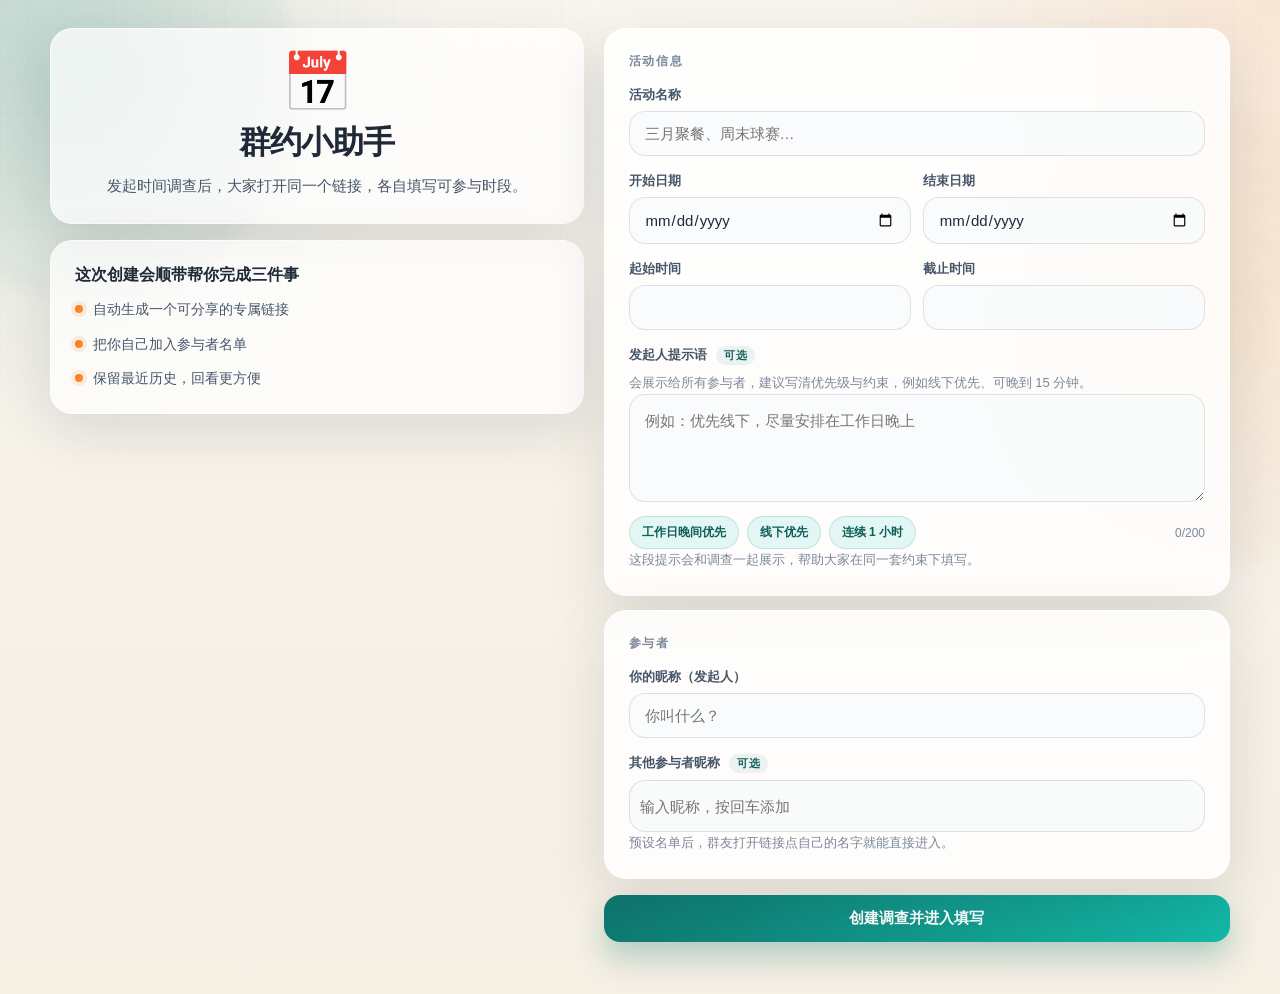
==== frontend/index.html @ 8f47c28b "工程化整理项目结构并完善表格管理能力" ====
<!DOCTYPE html>
<html lang="zh-CN">
<head>
  <meta charset="UTF-8">
  <meta name="viewport" content="width=device-width,initial-scale=1,viewport-fit=cover">
  <meta name="theme-color" content="#0f766e">
  <title>群约小助手</title>
  <link rel="stylesheet" href="/styles.css">
</head>
<body>
<div class="site-backdrop" aria-hidden="true">
  <div class="site-orb orb-a"></div>
  <div class="site-orb orb-b"></div>
  <div class="site-grid"></div>
</div>

<div id="toast"></div>

<section id="homeScreen" class="screen screen-home hidden">
  <div class="home-shell">
    <div class="hero-panel">
      <div class="hero-badge">多人时间协调</div>
      <div class="home-logo">
        <div class="home-emoji">📅</div>
        <div class="home-title">群约小助手</div>
        <div class="home-desc">把群聊里最耗时的“大家什么时候有空”变成一张清晰可协作的时间表。</div>
      </div>
      <div class="hero-metrics">
        <div class="hero-metric">
          <span class="hero-metric-value">3 态</span>
          <span class="hero-metric-label">有空 / 没空 / 未填</span>
        </div>
        <div class="hero-metric">
          <span class="hero-metric-value">实时</span>
          <span class="hero-metric-label">所有人同步更新</span>
        </div>
        <div class="hero-metric">
          <span class="hero-metric-value">AI</span>
          <span class="hero-metric-label">一键总结推荐时段</span>
        </div>
      </div>
      <button class="btn-p btn-hero" type="button" onclick="goToSetup()">立即创建调查</button>
    </div>

    <div class="home-cards">
      <button class="hc hc-primary" type="button" onclick="goToSetup()">
        <div class="hc-head">
          <div class="hc-ico">✏️</div>
          <div class="hc-tag">Start</div>
        </div>
        <div class="hc-ttl">创建新表</div>
        <div class="hc-desc">发起一个新的时间调查，自动生成分享链接，立刻发到群里开始协作。</div>
        <div class="hc-list">
          <div class="hc-item">支持自定义日期范围和时间段</div>
          <div class="hc-item">可预设参与者名单，进入更顺手</div>
          <div class="hc-item">创建后自动进入自己的填写视角</div>
        </div>
      </button>

      <button id="historyCard" class="hc hidden" type="button" onclick="goToHistory()">
        <div class="hc-head">
          <div class="hc-ico">🕐</div>
          <div class="hc-tag">Recent</div>
        </div>
        <div class="hc-ttl">最近表格</div>
        <div class="hc-desc" id="historyDesc">上次使用的表格们</div>
        <div class="hc-list hc-list-history" id="historyList"></div>
      </button>

      <button class="hc" type="button" onclick="showTutorial()">
        <div class="hc-head">
          <div class="hc-ico">📖</div>
          <div class="hc-tag">Guide</div>
        </div>
        <div class="hc-ttl">如何使用</div>
        <div class="hc-desc">2 分钟看懂三态填写、布局切换、分享协作和 AI 总结。</div>
        <div class="hc-list">
          <div class="hc-item">点一下切换状态，拖动可批量填写</div>
          <div class="hc-item">按时间或按人员两种视图切换</div>
          <div class="hc-item">打开同一链接即可多人协作</div>
        </div>
      </button>

      <details class="hc hc-log">
        <summary class="log-summary">
          <span class="hc-head">
            <span class="hc-ico">🧾</span>
            <span class="hc-tag">Updates</span>
          </span>
          <span class="hc-ttl">更新日志</span>
          <span class="hc-desc">默认折叠，展开可快速查看最近几次版本变化。</span>
        </summary>
        <div class="log-list" id="homeChangelogList"></div>
      </details>
    </div>
  </div>
</section>

<section id="historyScreen" class="screen screen-history hidden">
  <div class="history-shell">
    <div class="section-intro">
      <div class="section-icon">🕐</div>
      <div class="section-title">最近表格</div>
      <div class="section-desc">从这里快速回到你最近操作过的调查。</div>
    </div>
    <div class="card history-card">
      <div id="historyListFull" class="history-list-full"></div>
      <button class="btn-s history-back-btn" type="button" onclick="goToHome()">返回首页</button>
    </div>
  </div>
</section>

<section id="setupScreen" class="screen screen-setup">
  <div class="setup-shell">
    <div class="setup-intro">
      <div class="logo-area">
        <div class="logo-emoji">📅</div>
        <div class="logo-name">群约小助手</div>
        <div class="logo-desc">发起时间调查后，大家打开同一个链接，各自填写可参与时段。</div>
      </div>
      <div class="setup-note">
        <div class="setup-note-title">这次创建会顺带帮你完成三件事</div>
        <div class="setup-note-item">自动生成一个可分享的专属链接</div>
        <div class="setup-note-item">把你自己加入参与者名单</div>
        <div class="setup-note-item">保留最近历史，回看更方便</div>
      </div>
    </div>

    <div class="setup-form">
      <div class="card">
        <div class="card-ttl">活动信息</div>
        <div class="fg">
          <label class="fl" for="sName">活动名称</label>
          <input class="fi" type="text" id="sName" placeholder="三月聚餐、周末球赛…" maxlength="20">
        </div>
        <div class="fi-row">
          <div class="fg">
            <label class="fl" for="sDateS">开始日期</label>
            <input class="fi" type="date" id="sDateS">
          </div>
          <div class="fg">
            <label class="fl" for="sDateE">结束日期</label>
            <input class="fi" type="date" id="sDateE">
          </div>
        </div>
        <div class="fi-row">
          <div class="fg">
            <label class="fl" for="sHourS">起始时间</label>
            <select class="fi" id="sHourS"></select>
          </div>
          <div class="fg">
            <label class="fl" for="sHourE">截止时间</label>
            <select class="fi" id="sHourE"></select>
          </div>
        </div>
        <div class="fg">
          <label class="fl" for="sPrompt">发起人提示语 <span class="field-optional">可选</span></label>
          <div class="prompt-helper">会展示给所有参与者，建议写清优先级与约束，例如线下优先、可晚到 15 分钟。</div>
          <textarea class="fi prompt-input" id="sPrompt" maxlength="200" placeholder="例如：优先线下，尽量安排在工作日晚上"></textarea>
          <div class="prompt-tools">
            <div class="prompt-quick">
              <button class="prompt-chip" type="button" onclick="fillPromptTemplate('工作日晚间优先，线下参加优先。')">工作日晚间优先</button>
              <button class="prompt-chip" type="button" onclick="fillPromptTemplate('优先线下，无法到场可线上参与。')">线下优先</button>
              <button class="prompt-chip" type="button" onclick="fillPromptTemplate('请尽量选择连续 1 小时时段，方便安排。')">连续 1 小时</button>
            </div>
            <div class="prompt-count" id="sPromptCount">0/200</div>
          </div>
          <div class="tag-hint">这段提示会和调查一起展示，帮助大家在同一套约束下填写。</div>
        </div>
      </div>

      <div class="card">
        <div class="card-ttl">参与者</div>
        <div class="fg">
          <label class="fl" for="sMyName">你的昵称（发起人）</label>
          <input class="fi" type="text" id="sMyName" placeholder="你叫什么？" maxlength="10">
        </div>
        <div class="fg">
          <label class="fl" for="tagInp">其他参与者昵称 <span class="field-optional">可选</span></label>
          <div class="tag-wrap" id="tagWrap" onclick="focusTagInput(event)">
            <input type="text" class="tag-inp" id="tagInp" placeholder="输入昵称，按回车添加" maxlength="10">
          </div>
          <div class="tag-hint">预设名单后，群友打开链接点自己的名字就能直接进入。</div>
        </div>
      </div>

      <button class="btn-p create-btn" id="createBtn" type="button" onclick="createSession()">创建调查并进入填写</button>
    </div>
  </div>
</section>

<section id="joinScreen" class="screen screen-join hidden">
  <div class="join-shell">
    <div class="join-intro">
      <div class="ev-card">
        <div class="ev-emoji">🗓️</div>
        <div class="ev-name" id="jEvName"></div>
        <div class="ev-meta" id="jEvMeta"></div>
      </div>
      <div class="join-tip-card">
        <div class="join-tip-title">进入前提示</div>
        <div class="join-tip-item">选自己的名字后即可开始填写</div>
        <div class="join-tip-item">同一份表格支持多人同时操作</div>
        <div class="join-tip-item">也可以仅查看，不修改任何数据</div>
      </div>
    </div>

    <div class="card join-card">
      <div id="jPromptCard" class="prompt-card hidden">
        <div class="prompt-title">📌 发起人提示</div>
        <div class="prompt-body" id="jPromptText"></div>
      </div>
      <div id="jResumeArea" class="hidden">
        <div class="resume-box">
          <div>
            <div class="rb-lbl">上次在此设备填写的是</div>
            <div class="rb-name" id="jResumeName"></div>
          </div>
          <button class="rb-btn" type="button" onclick="resumeSession()">继续填写</button>
        </div>
        <div class="or-sep">不是你也没关系，可以重新选择或输入昵称</div>
      </div>
      <div id="jChipsArea" class="hidden">
        <div class="fl chips-label">选择你的名字</div>
        <div class="chips-wrap" id="jChips"></div>
        <div class="or-sep" id="jOrSep">或者直接输入昵称</div>
      </div>
      <div class="fg">
        <label class="fl" id="jNameLabel" for="jName">你叫什么？</label>
        <input class="fi" type="text" id="jName" placeholder="输入你的昵称" maxlength="10">
      </div>
      <button class="btn-p" type="button" onclick="joinSession()">进入填写</button>
      <button class="btn-s" type="button" onclick="viewOnly()">仅查看结果</button>
    </div>
  </div>
</section>

<section id="mainScreen" class="screen screen-main hidden">
  <div class="app-hdr">
    <div class="hdr-inner">
      <div class="hdr-info">
        <div class="hdr-title" id="mTitle"></div>
        <div class="hdr-sub" id="mSub"></div>
      </div>
      <div class="hdr-actions">
        <button class="hdr-btn-alt" type="button" onclick="goToHome()">回首页</button>
        <button class="hdr-btn-alt" type="button" onclick="switchUser()">换人</button>
        <button class="hdr-btn-alt hidden" id="leaveSessionBtn" type="button" onclick="leaveCurrentSession()">退出此表</button>
        <button class="hdr-btn-alt hidden" id="manageBtn" type="button" onclick="openManageSession()">管理表格</button>
        <button class="hdr-btn-alt hidden" id="deleteSessionBtn" type="button" onclick="deleteCurrentSession()">删除整表</button>
        <button class="hdr-btn-share" type="button" onclick="openShare()">分享链接</button>
      </div>
    </div>
  </div>

  <div class="main-shell">
    <div class="stats-strip" id="statsStrip"></div>

    <div class="toolbar">
      <span class="toolbar-label">布局</span>
      <button class="tb-btn active" id="btnTR" type="button" onclick="setLayout('tr')">时间为行</button>
      <button class="tb-btn" id="btnPR" type="button" onclick="setLayout('pr')">人员为行</button>
      <div class="tb-sep"></div>
      <button class="tb-btn" id="btnCollapse" type="button" onclick="toggleCollapse()">展开他人</button>
      <div class="tb-sep"></div>
      <button class="tb-btn tb-btn-ghost" id="btnAISummary" type="button" onclick="openAISummary()">AI 总结</button>
      <div class="legend">
        <span class="lg-item"><span class="lg-box empty"></span>未填</span>
        <span class="lg-item"><span class="lg-box avail"></span>有空</span>
        <span class="lg-item"><span class="lg-box busy">✕</span>没空</span>
      </div>
    </div>

    <div class="tip hidden" id="tipBox"></div>

    <div id="mPromptCard" class="card prompt-card hidden">
      <div class="prompt-title">📌 发起人提示</div>
      <div class="prompt-body" id="mPromptText"></div>
    </div>

    <div id="gridContent" class="grid-content"></div>

    <div id="remarkCard" class="card remark-card hidden">
      <div class="card-ttl">个人备注</div>
      <div class="fg">
        <label class="fl" for="myRemark">补充说明，例如只能线上参加、某天会晚到</label>
        <textarea id="myRemark" class="fi remark-input" maxlength="200" placeholder="输入你的备注，AI 总结也会参考"></textarea>
        <div class="remark-meta">
          <span id="remarkSaveHint">自动保存</span>
          <span id="remarkCount">0/200</span>
        </div>
      </div>
    </div>

    <div class="pb"></div>
  </div>
</section>

<div class="tutorial-overlay" id="tutorialOverlay">
  <div class="tutorial-box">
    <div class="tutorial-step" id="tutStep">1️⃣</div>
    <div class="tutorial-title" id="tutTitle"></div>
    <div class="tutorial-desc" id="tutDesc"></div>
    <div class="tutorial-btns">
      <button class="tutorial-btn tutorial-btn-skip" type="button" onclick="skipTutorial()">跳过</button>
      <button class="tutorial-btn tutorial-btn-next" type="button" id="tutBtn">下一步</button>
    </div>
  </div>
</div>

<div class="ai-summary-overlay" id="aiSummaryOverlay" onclick="overlayBgAI(event)">
  <div class="ai-sheet">
    <div class="ai-bar"></div>
    <div class="ai-title">AI 智能总结</div>
    <div class="ai-content" id="aiContent">
      <div class="ai-loading">生成中</div>
    </div>
    <button class="btn-p ai-close-btn" type="button" onclick="closeAISummary()">关闭</button>
  </div>
</div>

<div class="overlay" id="shareOverlay" onclick="overlayBg(event)">
  <div class="sheet">
    <div class="sh-bar"></div>
    <div class="sh-title">分享链接给群友</div>
    <div class="sh-url" id="shUrl"></div>
    <div class="sh-note">
      每个人打开这个链接，选自己的名字，各自填写时段。<br>
      数据会自动保存，所有人都能实时看到最新结果。<br>
      <span id="shPeopleStat"></span>
    </div>
    <button class="btn-p" type="button" onclick="copyUrl()">复制链接</button>
    <button class="btn-s" type="button" onclick="closeShare()">关闭</button>
  </div>
</div>

<div class="overlay" id="manageOverlay" onclick="overlayBgManage(event)">
  <div class="sheet manage-sheet">
    <div class="sh-bar"></div>
    <div class="sh-title">管理表格</div>
    <div class="manage-grid">
      <div class="fg">
        <label class="fl" for="manageName">活动名称</label>
        <input class="fi" type="text" id="manageName" maxlength="20">
      </div>
      <div class="fi-row">
        <div class="fg">
          <label class="fl" for="manageDateS">开始日期</label>
          <input class="fi" type="date" id="manageDateS">
        </div>
        <div class="fg">
          <label class="fl" for="manageDateE">结束日期</label>
          <input class="fi" type="date" id="manageDateE">
        </div>
      </div>
      <div class="fi-row">
        <div class="fg">
          <label class="fl" for="manageHourS">起始时间</label>
          <select class="fi" id="manageHourS"></select>
        </div>
        <div class="fg">
          <label class="fl" for="manageHourE">截止时间</label>
          <select class="fi" id="manageHourE"></select>
        </div>
      </div>
      <div class="fg">
        <label class="fl" for="managePrompt">发起人提示语</label>
        <textarea class="fi prompt-input" id="managePrompt" maxlength="200"></textarea>
        <div class="prompt-tools">
          <div class="tag-hint">修改后会同步给所有参与者。</div>
          <div class="prompt-count" id="managePromptCount">0/200</div>
        </div>
      </div>
      <div class="fg">
        <label class="fl" for="manageExpectedNames">预设参与者</label>
        <textarea class="fi manage-list-input" id="manageExpectedNames" placeholder="一行一个昵称，也支持用逗号分隔"></textarea>
      </div>
      <div class="fg">
        <div class="manage-participants-head">
          <label class="fl">当前参与者名单</label>
          <button class="btn-s manage-add-btn" type="button" onclick="addManageParticipant()">新增参与者</button>
        </div>
        <div class="manage-participants-list" id="manageParticipantsList"></div>
        <div class="tag-hint">这里不会改动他们已填写的时间和备注，只会改名单本身。</div>
      </div>
    </div>
    <button class="btn-p" type="button" onclick="saveManagedSession()">保存修改</button>
    <button class="btn-s" type="button" onclick="closeManageSession()">关闭</button>
  </div>
</div>

<script type="module" src="/static/js/app.js"></script>
</body>
</html>
---- styles.css ----
﻿:root {
  --brand: #0f766e;
  --brand-deep: #115e59;
  --brand-soft: #dff5f2;
  --accent: #f97316;
  --accent-soft: #fff1e7;
  --danger: #dc2626;
  --danger-soft: #fee2e2;
  --bg: #f7f4ed;
  --bg-strong: #f1ece1;
  --card: rgba(255, 255, 255, 0.84);
  --card-solid: #fffdf8;
  --line: rgba(30, 41, 59, 0.12);
  --line-strong: rgba(30, 41, 59, 0.18);
  --text: #1f2937;
  --text-soft: #475569;
  --text-faint: #7c8799;
  --shadow: 0 18px 60px rgba(15, 23, 42, 0.12);
  --shadow-soft: 0 10px 28px rgba(15, 23, 42, 0.08);
  --radius: 22px;
  --radius-sm: 16px;
  --max-width: 1180px;
}

*, *::before, *::after {
  box-sizing: border-box;
  margin: 0;
  padding: 0;
  -webkit-tap-highlight-color: transparent;
}

html {
  scroll-behavior: smooth;
}

body {
  min-height: 100vh;
  font-family: "Avenir Next", "Segoe UI", "PingFang SC", "Hiragino Sans GB", "Microsoft YaHei", sans-serif;
  color: var(--text);
  background:
    radial-gradient(circle at top left, rgba(15, 118, 110, 0.14), transparent 28%),
    radial-gradient(circle at top right, rgba(249, 115, 22, 0.12), transparent 24%),
    linear-gradient(180deg, #f9f6ef 0%, #f5efe4 100%);
}

button,
input,
select,
textarea {
  font: inherit;
}

button {
  border: none;
}

.hidden {
  display: none !important;
}

.site-backdrop {
  position: fixed;
  inset: 0;
  pointer-events: none;
  overflow: hidden;
  z-index: 0;
}

.site-orb {
  position: absolute;
  border-radius: 50%;
  filter: blur(10px);
  opacity: 0.65;
}

.orb-a {
  width: 420px;
  height: 420px;
  top: -120px;
  left: -120px;
  background: radial-gradient(circle, rgba(15, 118, 110, 0.22), rgba(15, 118, 110, 0));
}

.orb-b {
  width: 460px;
  height: 460px;
  right: -160px;
  top: 12%;
  background: radial-gradient(circle, rgba(249, 115, 22, 0.16), rgba(249, 115, 22, 0));
}

.site-grid {
  position: absolute;
  inset: 0;
  background-image:
    linear-gradient(rgba(15, 23, 42, 0.028) 1px, transparent 1px),
    linear-gradient(90deg, rgba(15, 23, 42, 0.028) 1px, transparent 1px);
  background-size: 28px 28px;
  mask-image: linear-gradient(180deg, rgba(0, 0, 0, 0.45), transparent 80%);
}

.screen {
  position: relative;
  z-index: 1;
  min-height: 100vh;
  padding: 28px 16px 52px;
}

.screen-home,
.screen-history,
.screen-setup,
.screen-join {
  display: flex;
  align-items: center;
  justify-content: center;
}

.screen-main {
  padding: 0 0 40px;
}

.home-shell,
.history-shell,
.setup-shell,
.join-shell,
.main-shell,
.hdr-inner {
  width: min(var(--max-width), calc(100vw - 32px));
  margin: 0 auto;
}

.home-shell {
  display: grid;
  grid-template-columns: minmax(280px, 1.05fr) minmax(320px, 0.95fr);
  gap: 22px;
  align-items: stretch;
}

.hero-panel,
.hc,
.card,
.join-tip-card,
.stats-strip,
.toolbar,
.g-card,
.sheet,
.ai-sheet,
.tutorial-box {
  backdrop-filter: blur(20px);
  -webkit-backdrop-filter: blur(20px);
}

.hero-panel,
.hc,
.card,
.join-tip-card {
  background: var(--card);
  border: 1px solid rgba(255, 255, 255, 0.6);
  border-radius: var(--radius);
  box-shadow: var(--shadow);
}

.hero-panel {
  padding: 30px;
  display: flex;
  flex-direction: column;
  justify-content: space-between;
  min-height: 540px;
  background:
    linear-gradient(160deg, rgba(255, 255, 255, 0.9), rgba(245, 255, 252, 0.8)),
    radial-gradient(circle at top right, rgba(15, 118, 110, 0.12), transparent 36%);
}

.hero-badge,
.hc-tag,
.field-optional,
.toolbar-label {
  display: inline-flex;
  align-items: center;
  justify-content: center;
  border-radius: 999px;
  letter-spacing: 0.04em;
}

.hero-badge {
  width: fit-content;
  padding: 8px 14px;
  background: rgba(15, 118, 110, 0.12);
  color: var(--brand-deep);
  font-size: 12px;
  font-weight: 800;
}

.home-logo {
  padding: 18px 0 8px;
}

.home-emoji,
.logo-emoji,
.section-icon,
.ev-emoji {
  line-height: 1;
}

.home-emoji {
  font-size: clamp(56px, 6vw, 72px);
}

.home-title,
.logo-name,
.section-title,
.ev-name {
  font-weight: 900;
  letter-spacing: -0.03em;
}

.home-title {
  margin-top: 14px;
  font-size: clamp(34px, 5vw, 52px);
}

.home-desc {
  max-width: 34ch;
  margin-top: 12px;
  color: var(--text-soft);
  font-size: 16px;
  line-height: 1.75;
}

.hero-metrics {
  display: grid;
  grid-template-columns: repeat(3, minmax(0, 1fr));
  gap: 12px;
  margin: 26px 0 20px;
}

.hero-metric {
  padding: 14px 16px;
  border-radius: 18px;
  background: rgba(255, 255, 255, 0.72);
  border: 1px solid rgba(15, 23, 42, 0.08);
  box-shadow: var(--shadow-soft);
}

.hero-metric-value {
  display: block;
  color: var(--brand-deep);
  font-size: 22px;
  font-weight: 900;
}

.hero-metric-label {
  display: block;
  margin-top: 4px;
  color: var(--text-soft);
  font-size: 12px;
  line-height: 1.5;
}

.home-cards {
  display: grid;
  gap: 16px;
}

.hc {
  padding: 22px;
  text-align: left;
  cursor: pointer;
  transition: transform 0.22s ease, box-shadow 0.22s ease, border-color 0.22s ease;
}

.hc:hover,
.hc:focus-visible {
  transform: translateY(-3px);
  box-shadow: 0 22px 54px rgba(15, 23, 42, 0.16);
  border-color: rgba(15, 118, 110, 0.32);
}

.hc-primary {
  background:
    linear-gradient(150deg, rgba(255, 255, 255, 0.94), rgba(231, 249, 246, 0.92)),
    radial-gradient(circle at top right, rgba(15, 118, 110, 0.12), transparent 40%);
}

.hc-head {
  display: flex;
  align-items: center;
  justify-content: space-between;
  margin-bottom: 12px;
}

.hc-ico {
  font-size: 30px;
}

.hc-tag {
  min-width: 76px;
  padding: 6px 12px;
  background: rgba(15, 118, 110, 0.1);
  color: var(--brand-deep);
  font-size: 11px;
  font-weight: 800;
}

.hc-ttl {
  font-size: 20px;
  font-weight: 800;
}

.hc-desc {
  margin-top: 8px;
  color: var(--text-soft);
  font-size: 14px;
  line-height: 1.7;
}

.hc-list {
  display: grid;
  gap: 6px;
  margin-top: 14px;
}

.hc-list-history {
  margin-top: 12px;
}

.hc-item {
  display: flex;
  align-items: center;
  gap: 8px;
  color: var(--text);
  font-size: 13px;
  line-height: 1.5;
}

.hc-item::before,
.setup-note-item::before,
.join-tip-item::before {
  content: "";
  width: 8px;
  height: 8px;
  flex-shrink: 0;
  border-radius: 50%;
  background: linear-gradient(135deg, var(--accent), #fb923c);
  box-shadow: 0 0 0 4px rgba(249, 115, 22, 0.12);
}

.history-mini-item,
.history-entry {
  display: flex;
  align-items: center;
  justify-content: space-between;
  gap: 12px;
  width: 100%;
  padding: 12px 14px;
  border-radius: 16px;
  border: 1px solid rgba(15, 23, 42, 0.08);
  background: rgba(255, 255, 255, 0.74);
  color: var(--text);
  cursor: pointer;
  transition: background 0.2s ease, transform 0.2s ease;
}

.history-mini-item:hover,
.history-entry:hover,
.history-mini-item:focus-visible,
.history-entry:focus-visible {
  background: rgba(223, 245, 242, 0.8);
  transform: translateX(2px);
}

.history-mini-item::after,
.history-entry::after {
  content: "→";
  color: var(--brand-deep);
  font-weight: 800;
}

.history-shell {
  max-width: 560px;
}

.section-intro,
.logo-area,
.ev-card {
  text-align: center;
}

.section-intro {
  margin-bottom: 20px;
}

.section-icon {
  font-size: 44px;
}

.section-title {
  margin-top: 12px;
  font-size: 30px;
}

.section-desc {
  margin-top: 8px;
  color: var(--text-soft);
  font-size: 14px;
  line-height: 1.7;
}

.history-card {
  max-width: none;
}

.history-list-full {
  display: grid;
  gap: 12px;
}

.history-entry-copy {
  flex: 1;
}

.history-entry-title {
  display: block;
  font-size: 15px;
  font-weight: 800;
}

.history-entry-meta {
  display: block;
  margin-top: 4px;
  color: var(--text-faint);
  font-size: 12px;
}

.history-back-btn {
  margin-top: 16px;
}

.setup-shell,
.join-shell {
  display: grid;
  grid-template-columns: minmax(280px, 0.92fr) minmax(320px, 1.08fr);
  gap: 20px;
  align-items: start;
}

.setup-intro,
.join-intro {
  position: sticky;
  top: 28px;
  display: grid;
  gap: 16px;
}

.logo-area,
.setup-note,
.join-tip-card,
.ev-card {
  padding: 24px;
  background: rgba(255, 255, 255, 0.72);
  border: 1px solid rgba(255, 255, 255, 0.6);
  border-radius: var(--radius);
  box-shadow: var(--shadow);
}

.logo-emoji {
  font-size: 58px;
}

.logo-name {
  margin-top: 10px;
  font-size: 32px;
}

.logo-desc,
.ev-meta {
  margin-top: 8px;
  color: var(--text-soft);
  font-size: 15px;
  line-height: 1.75;
}

.setup-note-title,
.join-tip-title {
  font-size: 16px;
  font-weight: 800;
}

.setup-note {
  display: grid;
  gap: 12px;
}

.setup-note-item,
.join-tip-item {
  display: flex;
  align-items: center;
  gap: 10px;
  color: var(--text-soft);
  font-size: 14px;
  line-height: 1.6;
}

.setup-form,
.join-card {
  display: grid;
  gap: 14px;
}

.card {
  width: 100%;
  max-width: none;
  padding: 24px;
}

.card-ttl {
  margin-bottom: 16px;
  color: var(--text-faint);
  font-size: 12px;
  font-weight: 800;
  letter-spacing: 0.14em;
  text-transform: uppercase;
}

.fg {
  margin-bottom: 16px;
}

.fg:last-child {
  margin-bottom: 0;
}

.fl {
  display: block;
  margin-bottom: 7px;
  color: var(--text-soft);
  font-size: 13px;
  font-weight: 700;
}

.field-optional {
  margin-left: 6px;
  padding: 2px 8px;
  background: rgba(15, 118, 110, 0.08);
  color: var(--brand-deep);
  font-size: 11px;
  font-weight: 700;
}

.fi,
.tag-wrap {
  width: 100%;
  border-radius: 16px;
  border: 1px solid var(--line);
  background: rgba(248, 250, 252, 0.78);
  transition: border-color 0.2s ease, box-shadow 0.2s ease, background 0.2s ease;
}

.fi {
  padding: 13px 15px;
  color: var(--text);
  font-size: 15px;
  outline: none;
  -webkit-appearance: none;
  appearance: none;
}

.fi:focus,
.tag-wrap.focused {
  border-color: rgba(15, 118, 110, 0.46);
  background: rgba(255, 255, 255, 0.96);
  box-shadow: 0 0 0 4px rgba(15, 118, 110, 0.12);
}

.prompt-input,
.remark-input {
  min-height: 108px;
  resize: vertical;
  line-height: 1.7;
}

.prompt-helper,
.tag-hint,
.prompt-count,
.or-sep,
.resume-box .rb-lbl,
.remark-meta,
.sh-note,
.prompt-body,
.prompt-title {
  color: var(--text-faint);
}

.prompt-helper,
.tag-hint,
.or-sep,
.sh-note {
  font-size: 13px;
  line-height: 1.7;
}

.prompt-tools {
  display: flex;
  align-items: center;
  justify-content: space-between;
  gap: 12px;
  margin-top: 10px;
}

.prompt-quick {
  display: flex;
  flex-wrap: wrap;
  gap: 8px;
}

.prompt-chip {
  padding: 7px 12px;
  border-radius: 999px;
  border: 1px solid rgba(15, 118, 110, 0.16);
  background: rgba(223, 245, 242, 0.9);
  color: var(--brand-deep);
  cursor: pointer;
  font-size: 12px;
  font-weight: 700;
}

.prompt-chip:hover,
.prompt-chip:focus-visible {
  background: rgba(223, 245, 242, 1);
}

.prompt-count {
  font-size: 12px;
  white-space: nowrap;
}

.fi-row {
  display: grid;
  grid-template-columns: repeat(2, minmax(0, 1fr));
  gap: 12px;
}

.tag-wrap {
  display: flex;
  flex-wrap: wrap;
  gap: 8px;
  min-height: 52px;
  padding: 9px 10px;
  cursor: text;
}

.tag {
  display: inline-flex;
  align-items: center;
  gap: 5px;
  padding: 6px 7px 6px 11px;
  border-radius: 999px;
  background: var(--brand-soft);
  color: var(--brand-deep);
  font-size: 13px;
  font-weight: 700;
}

.tag-x {
  padding: 0 3px;
  background: none;
  color: var(--brand-deep);
  cursor: pointer;
  font-size: 15px;
  font-weight: 900;
}

.tag-inp {
  min-width: 84px;
  flex: 1;
  border: none;
  background: transparent;
  color: var(--text);
  outline: none;
  font-size: 15px;
}

.btn-p,
.btn-s,
.hdr-btn-alt,
.hdr-btn-share,
.rb-btn,
.tb-btn,
.tutorial-btn {
  transition: transform 0.2s ease, opacity 0.2s ease, box-shadow 0.2s ease, background 0.2s ease, border-color 0.2s ease;
}

.btn-p,
.btn-s {
  width: 100%;
  padding: 14px 18px;
  border-radius: 16px;
  cursor: pointer;
  font-size: 15px;
  font-weight: 800;
}

.btn-p {
  margin-top: 6px;
  background: linear-gradient(135deg, var(--brand), #14b8a6);
  color: #fff;
  box-shadow: 0 16px 30px rgba(15, 118, 110, 0.28);
}

.btn-s {
  background: rgba(15, 23, 42, 0.06);
  color: var(--text);
}

.btn-p:hover,
.btn-s:hover,
.hdr-btn-alt:hover,
.hdr-btn-share:hover,
.rb-btn:hover,
.tb-btn:hover,
.tutorial-btn:hover,
.btn-p:focus-visible,
.btn-s:focus-visible,
.hdr-btn-alt:focus-visible,
.hdr-btn-share:focus-visible,
.rb-btn:focus-visible,
.tb-btn:focus-visible,
.tutorial-btn:focus-visible {
  transform: translateY(-1px);
}

.btn-hero {
  max-width: 280px;
}

.create-btn {
  margin-top: 2px;
}

.ev-card {
  padding: 26px;
}

.ev-emoji {
  font-size: 46px;
}

.ev-name {
  margin-top: 10px;
  font-size: 30px;
}

.join-tip-card {
  display: grid;
  gap: 12px;
}

.resume-box {
  display: flex;
  align-items: center;
  justify-content: space-between;
  gap: 14px;
  margin-bottom: 8px;
  padding: 16px 18px;
  border-radius: 18px;
  background: linear-gradient(135deg, rgba(223, 245, 242, 0.95), rgba(255, 255, 255, 0.9));
  border: 1px solid rgba(15, 118, 110, 0.14);
}

.resume-box .rb-name {
  margin-top: 4px;
  color: var(--brand-deep);
  font-size: 18px;
  font-weight: 900;
}

.rb-btn {
  padding: 11px 16px;
  border-radius: 999px;
  background: linear-gradient(135deg, var(--brand), #14b8a6);
  color: #fff;
  cursor: pointer;
  font-size: 13px;
  font-weight: 800;
}

.chips-label {
  margin-bottom: 10px;
}

.chips-wrap {
  display: flex;
  flex-wrap: wrap;
  gap: 9px;
  margin-bottom: 8px;
}

.nchip {
  padding: 10px 15px;
  border-radius: 999px;
  border: 1px solid var(--line);
  background: rgba(255, 255, 255, 0.82);
  cursor: pointer;
  font-size: 14px;
  font-weight: 700;
  color: var(--text-soft);
}

.nchip.active {
  border-color: rgba(15, 118, 110, 0.4);
  background: var(--brand-soft);
  color: var(--brand-deep);
}

.nchip.done {
  border-color: rgba(15, 23, 42, 0.08);
  background: rgba(15, 23, 42, 0.04);
  color: var(--text-faint);
  cursor: default;
}

.app-hdr {
  position: sticky;
  top: 0;
  z-index: 120;
  padding: 14px 0;
  background: linear-gradient(180deg, rgba(14, 116, 108, 0.96), rgba(17, 94, 89, 0.92));
  box-shadow: 0 10px 24px rgba(15, 118, 110, 0.18);
}

.hdr-inner {
  display: flex;
  align-items: center;
  gap: 14px;
}

.hdr-info {
  flex: 1;
  min-width: 0;
  color: #fff;
}

.hdr-title {
  overflow: hidden;
  text-overflow: ellipsis;
  white-space: nowrap;
  font-size: 22px;
  font-weight: 900;
}

.hdr-sub {
  margin-top: 5px;
  color: rgba(255, 255, 255, 0.82);
  font-size: 13px;
}

.hdr-actions {
  display: flex;
  align-items: center;
  gap: 8px;
}

.hdr-btn-alt,
.hdr-btn-share {
  padding: 10px 14px;
  border-radius: 999px;
  cursor: pointer;
  font-size: 13px;
  font-weight: 800;
  white-space: nowrap;
}

.hdr-btn-alt {
  background: rgba(255, 255, 255, 0.16);
  color: #fff;
}

.hdr-btn-share {
  background: #fff;
  color: var(--brand-deep);
  box-shadow: 0 10px 20px rgba(15, 23, 42, 0.12);
}

.main-shell {
  padding-top: 18px;
}

.stats-strip,
.toolbar,
.tip,
.prompt-card,
.remark-card {
  margin-top: 12px;
}

.stats-strip,
.toolbar {
  display: flex;
  align-items: center;
  gap: 10px;
  flex-wrap: wrap;
  padding: 16px 18px;
  border-radius: 20px;
  border: 1px solid rgba(255, 255, 255, 0.72);
  background: rgba(255, 255, 255, 0.76);
  box-shadow: var(--shadow-soft);
}

.live-dot {
  display: inline-block;
  width: 8px;
  height: 8px;
  margin-right: 6px;
  border-radius: 50%;
  background: #86efac;
  animation: pulse 1.8s infinite;
}

@keyframes pulse {
  0%, 100% { opacity: 1; transform: scale(1); }
  50% { opacity: 0.45; transform: scale(0.82); }
}

.s-lbl {
  color: var(--text-soft);
  font-size: 13px;
  font-weight: 800;
}

.pbadges {
  display: flex;
  flex-wrap: wrap;
  gap: 8px;
}

.pbadge {
  display: inline-flex;
  align-items: center;
  gap: 6px;
  padding: 7px 11px 7px 8px;
  border-radius: 999px;
  background: rgba(15, 23, 42, 0.05);
  color: var(--text);
  font-size: 12px;
  font-weight: 700;
}

.pbadge.me {
  background: var(--brand-soft);
  color: var(--brand-deep);
}

.pdot {
  width: 9px;
  height: 9px;
  border-radius: 50%;
  flex-shrink: 0;
}

.toolbar-label {
  padding: 6px 12px;
  background: rgba(15, 118, 110, 0.08);
  color: var(--brand-deep);
  font-size: 11px;
  font-weight: 800;
}

.tb-btn {
  padding: 9px 14px;
  border-radius: 999px;
  border: 1px solid var(--line);
  background: rgba(248, 250, 252, 0.86);
  color: var(--text-soft);
  cursor: pointer;
  font-size: 13px;
  font-weight: 800;
}

.tb-btn.active {
  border-color: rgba(15, 118, 110, 0.38);
  background: var(--brand-soft);
  color: var(--brand-deep);
  box-shadow: inset 0 0 0 1px rgba(15, 118, 110, 0.08);
}

.tb-btn-ghost {
  margin-left: auto;
  background: rgba(249, 115, 22, 0.08);
  color: #b45309;
  border-color: rgba(249, 115, 22, 0.18);
}

.tb-sep {
  width: 1px;
  height: 24px;
  background: var(--line);
}

.legend {
  display: flex;
  align-items: center;
  flex-wrap: wrap;
  gap: 10px;
}

.lg-item {
  display: inline-flex;
  align-items: center;
  gap: 5px;
  color: var(--text-faint);
  font-size: 12px;
  font-weight: 700;
}

.lg-box {
  width: 15px;
  height: 15px;
  display: inline-flex;
  align-items: center;
  justify-content: center;
  border-radius: 5px;
  flex-shrink: 0;
}

.lg-box.empty {
  background: #eff2f5;
  border: 1px solid rgba(15, 23, 42, 0.12);
}

.lg-box.avail {
  background: var(--brand);
}

.lg-box.busy {
  background: var(--danger-soft);
  border: 1px solid rgba(220, 38, 38, 0.24);
  color: var(--danger);
  font-size: 9px;
  font-weight: 900;
}

.tip,
.prompt-card {
  border-radius: 20px;
  border: 1px solid rgba(249, 115, 22, 0.18);
  background: rgba(255, 248, 238, 0.9);
  box-shadow: var(--shadow-soft);
}

.tip {
  padding: 14px 16px;
  color: #9a3412;
  font-size: 14px;
  line-height: 1.75;
}

.prompt-card {
  width: 100%;
  max-width: none;
}

.prompt-title {
  margin-bottom: 8px;
  color: #b45309;
  font-size: 12px;
  font-weight: 900;
}

.prompt-body {
  color: #9a3412;
  font-size: 14px;
  line-height: 1.8;
  white-space: pre-wrap;
  word-break: break-word;
}

.remark-card {
  max-width: none;
}

.remark-meta {
  display: flex;
  align-items: center;
  justify-content: space-between;
  margin-top: 8px;
  font-size: 12px;
}

.grid-content {
  display: grid;
  gap: 14px;
  margin-top: 14px;
}

.day-sec {
  display: grid;
  gap: 10px;
}

.day-hdr {
  display: flex;
  align-items: center;
  gap: 8px;
  padding-left: 4px;
}

.day-date {
  font-size: 22px;
  font-weight: 900;
}

.day-wd {
  padding: 6px 12px;
  border-radius: 999px;
  background: rgba(15, 23, 42, 0.06);
  color: var(--text-soft);
  font-size: 12px;
  font-weight: 800;
}

.day-wd.we {
  background: rgba(249, 115, 22, 0.12);
  color: #c2410c;
}

.g-card {
  overflow: hidden;
  border-radius: 22px;
  border: 1px solid rgba(255, 255, 255, 0.72);
  background: rgba(255, 255, 255, 0.82);
  box-shadow: var(--shadow-soft);
}

.g-scroll {
  overflow-x: auto;
  -webkit-overflow-scrolling: touch;
}

table.sg {
  width: max-content;
  min-width: 100%;
  border-collapse: collapse;
}

table.sg.m-tr thead th,
table.sg.m-pr thead th {
  color: var(--text-faint);
  font-size: 12px;
  font-weight: 800;
  text-align: center;
  border-bottom: 1px solid rgba(15, 23, 42, 0.08);
  background: rgba(248, 250, 252, 0.94);
}

table.sg.m-tr thead th {
  height: 54px;
}

table.sg.m-pr thead th {
  height: 48px;
}

table.sg.m-tr thead th.th-lbl,
table.sg.m-pr thead th.th-lbl2,
table.sg.m-tr tbody td.td-lbl,
table.sg.m-pr tbody td.td-plbl {
  position: sticky;
  left: 0;
  z-index: 15;
  background: rgba(248, 250, 252, 0.96);
  border-right: 1px solid rgba(15, 23, 42, 0.08);
}

table.sg.m-tr thead th.th-lbl {
  width: 104px;
  min-width: 104px;
  padding: 0 12px;
  text-align: left;
}

table.sg.m-pr thead th.th-lbl2 {
  width: 90px;
  min-width: 90px;
  padding: 0 10px;
  text-align: left;
}

table.sg.m-tr thead th.th-p,
table.sg.m-tr tbody td.td-c {
  width: 66px;
  min-width: 66px;
}

table.sg.m-pr thead th.th-h,
table.sg.m-pr tbody td.td-h {
  width: 58px;
  min-width: 58px;
}

table.sg.m-tr thead th.th-sum,
table.sg.m-tr tbody td.td-sum,
table.sg.m-pr thead th.th-sum2,
table.sg.m-pr tbody td.td-psum {
  background: rgba(248, 250, 252, 0.94);
  border-left: 1px solid rgba(15, 23, 42, 0.08);
}

table.sg.m-tr thead th.th-sum,
table.sg.m-tr tbody td.td-sum {
  width: 60px;
  min-width: 60px;
}

table.sg.m-pr thead th.th-sum2,
table.sg.m-pr tbody td.td-psum {
  width: 52px;
  min-width: 52px;
}

table.sg.m-tr thead th.th-p {
  padding: 7px 4px;
  border-right: 1px solid rgba(15, 23, 42, 0.04);
}

table.sg.m-tr thead th.th-p .pname {
  display: block;
  max-width: 56px;
  margin: 0 auto;
  overflow: hidden;
  text-overflow: ellipsis;
  white-space: nowrap;
}

table.sg.m-tr thead th.th-p .pmark {
  display: block;
  width: 7px;
  height: 7px;
  margin: 4px auto 0;
  border-radius: 50%;
}

table.sg.m-tr thead th.th-p.is-me .pname {
  color: var(--brand-deep);
}

table.sg.m-tr tbody tr,
table.sg.m-pr tbody tr {
  border-bottom: 1px solid rgba(15, 23, 42, 0.05);
}

table.sg.m-tr tbody td.td-lbl {
  width: 104px;
  min-width: 104px;
  height: 56px;
  padding: 0 10px;
  color: var(--text-soft);
  font-size: 12px;
  font-weight: 800;
  line-height: 1.35;
}

table.sg.m-tr tbody td.td-lbl small {
  display: block;
  color: var(--text-faint);
  font-size: 10px;
  font-weight: 600;
}

table.sg.m-tr tbody td.td-c,
table.sg.m-tr tbody td.td-sum {
  height: 56px;
  padding: 6px;
}

table.sg.m-pr thead th.th-h {
  line-height: 1.45;
}

table.sg.m-pr tbody td.td-plbl {
  width: 90px;
  min-width: 90px;
  height: 54px;
  padding: 0 9px;
}

table.sg.m-pr tbody td.td-plbl .pn {
  display: block;
  overflow: hidden;
  text-overflow: ellipsis;
  white-space: nowrap;
  color: var(--text-soft);
  font-size: 12px;
  font-weight: 800;
}

table.sg.m-pr tbody td.td-plbl .pn.is-me {
  color: var(--brand-deep);
}

table.sg.m-pr tbody td.td-plbl .pm {
  display: inline-block;
  width: 7px;
  height: 7px;
  margin-top: 3px;
  border-radius: 50%;
}

table.sg.m-pr tbody td.td-h,
table.sg.m-pr tbody td.td-psum {
  height: 54px;
  padding: 5px;
}

table.sg.m-pr tbody tr.sum-row td {
  background: rgba(248, 250, 252, 0.96);
  border-top: 1px solid rgba(15, 23, 42, 0.08);
}

table.sg.m-pr tbody tr.sum-row td.td-plbl {
  color: var(--text-faint);
}

.toggle-btn-row td {
  padding: 11px !important;
  text-align: center !important;
  background: rgba(15, 23, 42, 0.035) !important;
  color: var(--text-faint);
  cursor: pointer;
  font-size: 12px;
  font-weight: 800;
}

.toggle-btn-row:hover td {
  background: rgba(15, 118, 110, 0.08) !important;
}

tr.other-row.collapsed {
  display: none;
}

.ci,
.si {
  width: 100%;
  height: 100%;
  border-radius: 12px;
  display: flex;
  align-items: center;
  justify-content: center;
  position: relative;
}

.ci {
  cursor: pointer;
  user-select: none;
  -webkit-user-select: none;
  touch-action: none;
  font-size: 14px;
  font-weight: 900;
  transition: opacity 0.08s ease, transform 0.08s ease;
}

.ci:active {
  transform: scale(0.97);
}

.ci.ro {
  cursor: default;
}

.ci.dim {
  opacity: 0.34;
}

.si {
  background: rgba(15, 23, 42, 0.05);
  color: #cbd5e1;
  font-size: 11px;
  font-weight: 900;
}

.si-busy {
  position: absolute;
  top: 4px;
  right: 4px;
  width: 7px;
  height: 7px;
  border-radius: 50%;
  background: var(--danger);
}

.pb {
  height: max(28px, env(safe-area-inset-bottom, 28px));
}

.tutorial-overlay,
.ai-summary-overlay,
.overlay {
  position: fixed;
  inset: 0;
  display: none;
  opacity: 0;
  pointer-events: none;
}

.tutorial-overlay {
  z-index: 400;
  align-items: center;
  justify-content: center;
  padding: 20px;
  background: rgba(15, 23, 42, 0.5);
  transition: opacity 0.28s ease;
}

.tutorial-overlay.show {
  display: flex;
  opacity: 1;
  pointer-events: auto;
}

.tutorial-box {
  width: min(360px, 100%);
  padding: 28px;
  border-radius: 28px;
  background: rgba(255, 253, 248, 0.95);
  box-shadow: 0 26px 70px rgba(15, 23, 42, 0.24);
  animation: slideUp 0.28s ease;
}

@keyframes slideUp {
  from {
    transform: translateY(24px);
    opacity: 0;
  }
  to {
    transform: translateY(0);
    opacity: 1;
  }
}

.tutorial-step {
  font-size: 30px;
}

.tutorial-title {
  margin-top: 14px;
  font-size: 22px;
  font-weight: 900;
}

.tutorial-desc {
  margin-top: 10px;
  color: var(--text-soft);
  font-size: 15px;
  line-height: 1.8;
}

.tutorial-btns {
  display: flex;
  gap: 10px;
  margin-top: 22px;
}

.tutorial-btn {
  flex: 1;
  padding: 12px 14px;
  border-radius: 16px;
  cursor: pointer;
  font-size: 14px;
  font-weight: 800;
}

.tutorial-btn-skip {
  background: rgba(15, 23, 42, 0.06);
  color: var(--text-soft);
}

.tutorial-btn-next {
  background: linear-gradient(135deg, var(--brand), #14b8a6);
  color: #fff;
}

.ai-summary-overlay,
.overlay {
  z-index: 320;
  align-items: flex-end;
  background: rgba(15, 23, 42, 0.42);
  transition: opacity 0.25s ease;
}

.ai-summary-overlay.open,
.overlay.open {
  display: flex;
  opacity: 1;
  pointer-events: auto;
}

.ai-sheet,
.sheet {
  width: min(760px, 100%);
  margin: 0 auto;
  padding: 18px 18px 34px;
  border-radius: 28px 28px 0 0;
  background: rgba(255, 253, 248, 0.96);
  box-shadow: 0 -14px 50px rgba(15, 23, 42, 0.18);
  transform: translateY(100%);
  transition: transform 0.28s ease;
}

.ai-summary-overlay.open .ai-sheet,
.overlay.open .sheet {
  transform: translateY(0);
}

.ai-bar,
.sh-bar {
  width: 44px;
  height: 5px;
  margin: 0 auto 18px;
  border-radius: 999px;
  background: rgba(15, 23, 42, 0.14);
}

.ai-title,
.sh-title {
  font-size: 22px;
  font-weight: 900;
}

.ai-content {
  max-height: 62vh;
  margin-top: 14px;
  overflow-y: auto;
}

.ai-loading {
  display: flex;
  align-items: center;
  gap: 8px;
  color: var(--text-soft);
  font-size: 14px;
}

.ai-loading::after {
  content: "";
  width: 7px;
  height: 7px;
  border-radius: 50%;
  background: var(--brand);
  animation: blink 0.75s infinite;
}

@keyframes blink {
  0%, 100% { opacity: 0.28; }
  50% { opacity: 1; }
}

.ai-section {
  margin-bottom: 18px;
  padding: 16px;
  border-radius: 18px;
  background: rgba(255, 255, 255, 0.76);
  border: 1px solid rgba(15, 23, 42, 0.06);
}

.ai-section-title {
  margin-bottom: 10px;
  color: var(--brand-deep);
  font-size: 14px;
  font-weight: 900;
  letter-spacing: 0.03em;
}

.ai-section-body {
  display: grid;
  gap: 8px;
}

.ai-item {
  display: flex;
  gap: 10px;
  color: var(--text-soft);
  font-size: 14px;
  line-height: 1.75;
}

.ai-item-emoji {
  color: var(--accent);
  font-weight: 900;
}

.ai-item-text {
  color: var(--text-soft);
  font-size: 14px;
  line-height: 1.75;
}

.ai-close-btn {
  margin-top: 16px;
}

.sh-url {
  margin-top: 14px;
  padding: 14px;
  border-radius: 18px;
  background: rgba(15, 23, 42, 0.05);
  color: var(--text);
  font-size: 13px;
  font-weight: 700;
  word-break: break-all;
}

.sh-note {
  margin: 10px 0 16px;
}

:focus-visible {
  outline: 3px solid rgba(15, 118, 110, 0.2);
  outline-offset: 2px;
}

@media (max-width: 960px) {
  .home-shell,
  .setup-shell,
  .join-shell {
    grid-template-columns: 1fr;
  }

  .setup-intro,
  .join-intro {
    position: static;
  }

  .hero-panel {
    min-height: unset;
  }
}

@media (max-width: 760px) {
  .screen {
    padding: 22px 14px 40px;
  }

  .screen-main {
    padding: 0 0 28px;
  }

  .home-shell,
  .history-shell,
  .setup-shell,
  .join-shell,
  .main-shell,
  .hdr-inner {
    width: min(var(--max-width), calc(100vw - 24px));
  }

  .hero-panel,
  .hc,
  .card,
  .logo-area,
  .setup-note,
  .join-tip-card,
  .ev-card {
    padding: 20px;
  }

  .hero-metrics {
    grid-template-columns: 1fr;
  }

  .btn-hero {
    max-width: none;
  }

  .fi-row {
    grid-template-columns: 1fr;
    gap: 0;
  }

  .hdr-inner {
    align-items: stretch;
    flex-direction: column;
  }

  .hdr-actions {
    flex-wrap: wrap;
  }

  .hdr-btn-alt,
  .hdr-btn-share {
    flex: 1 1 calc(50% - 6px);
    justify-content: center;
  }

  .toolbar {
    align-items: stretch;
  }

  .tb-btn-ghost {
    margin-left: 0;
  }

  .tb-sep {
    display: none;
  }

  .legend {
    width: 100%;
  }

  .day-date {
    font-size: 20px;
  }

  table.sg.m-tr thead th.th-lbl,
  table.sg.m-tr tbody td.td-lbl {
    width: 96px;
    min-width: 96px;
  }

  table.sg.m-tr thead th.th-p,
  table.sg.m-tr tbody td.td-c {
    width: 62px;
    min-width: 62px;
  }

  table.sg.m-pr thead th.th-lbl2,
  table.sg.m-pr tbody td.td-plbl {
    width: 84px;
    min-width: 84px;
  }

  .tutorial-box,
  .ai-sheet,
  .sheet {
    width: 100%;
  }
}

#toast {
  position: fixed;
  top: 20px;
  left: 50%;
  z-index: 9999;
  max-width: min(92vw, 480px);
  padding: 12px 18px;
  border-radius: 999px;
  background: rgba(15, 23, 42, 0.88);
  color: #fff;
  font-size: 14px;
  font-weight: 700;
  text-align: center;
  transform: translateX(-50%) translateY(-80px);
  opacity: 0;
  pointer-events: none;
  transition: transform 0.25s ease, opacity 0.25s ease;
}

#toast.show {
  transform: translateX(-50%) translateY(0);
  opacity: 1;
}
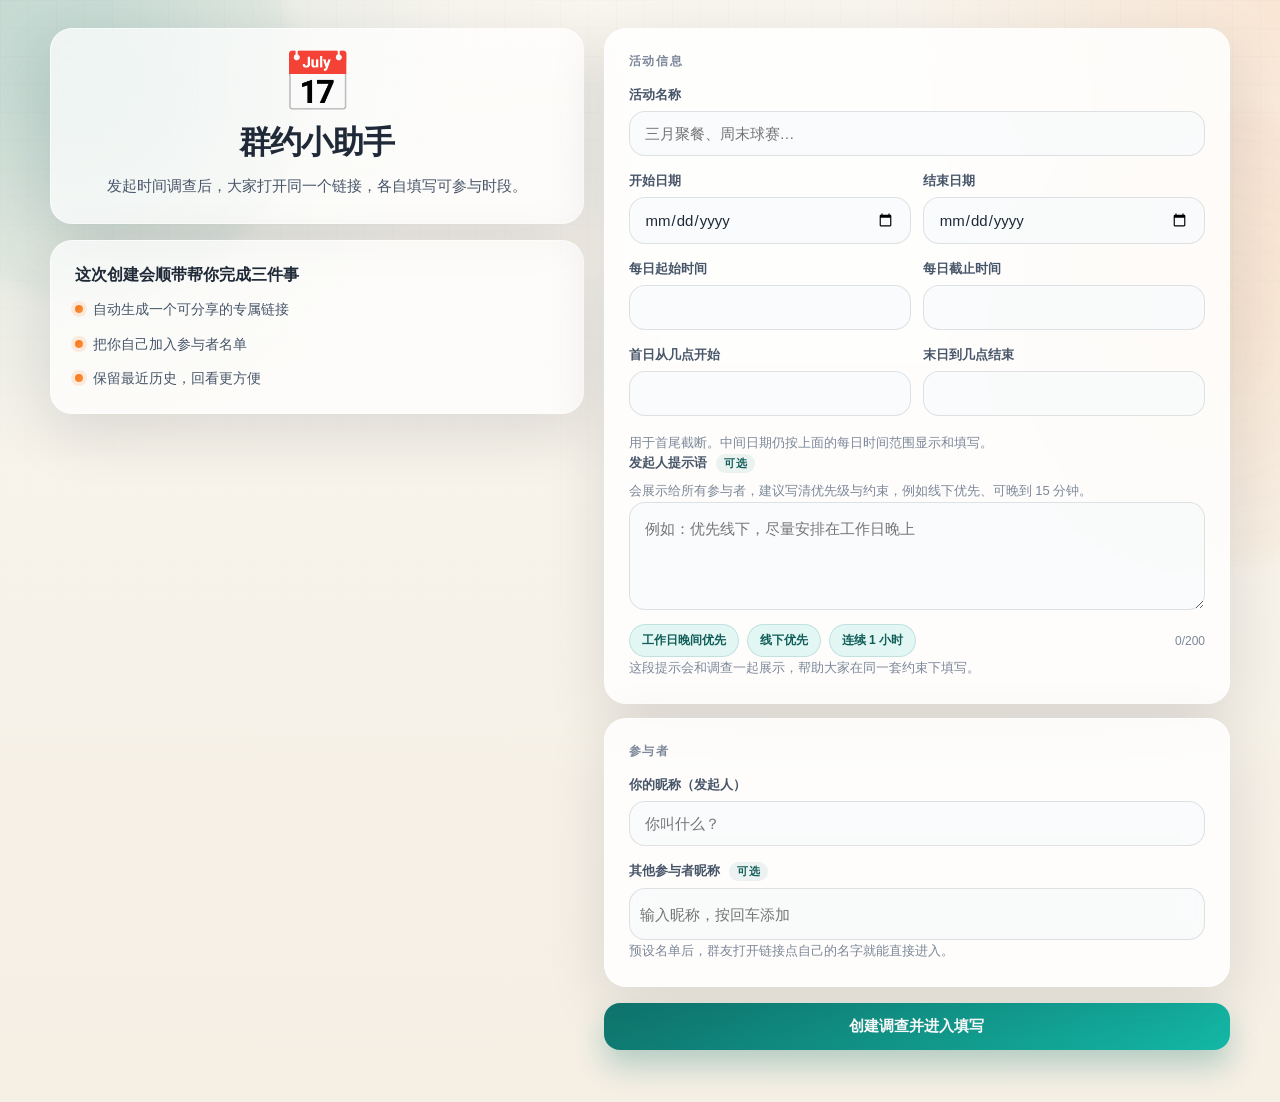
==== commit 1db722f8: "完善关键成员约束并同步 4 月 10 日版本记录" ====
--- a/frontend/index.html
+++ b/frontend/index.html
@@ -145,14 +145,25 @@
         </div>
         <div class="fi-row">
           <div class="fg">
-            <label class="fl" for="sHourS">起始时间</label>
+            <label class="fl" for="sHourS">每日起始时间</label>
             <select class="fi" id="sHourS"></select>
           </div>
           <div class="fg">
-            <label class="fl" for="sHourE">截止时间</label>
+            <label class="fl" for="sHourE">每日截止时间</label>
             <select class="fi" id="sHourE"></select>
           </div>
         </div>
+        <div class="fi-row">
+          <div class="fg">
+            <label class="fl" for="sFirstHourS">首日从几点开始</label>
+            <select class="fi" id="sFirstHourS"></select>
+          </div>
+          <div class="fg">
+            <label class="fl" for="sLastHourE">末日到几点结束</label>
+            <select class="fi" id="sLastHourE"></select>
+          </div>
+        </div>
+        <div class="tag-hint">用于首尾截断。中间日期仍按上面的每日时间范围显示和填写。</div>
         <div class="fg">
           <label class="fl" for="sPrompt">发起人提示语 <span class="field-optional">可选</span></label>
           <div class="prompt-helper">会展示给所有参与者，建议写清优先级与约束，例如线下优先、可晚到 15 分钟。</div>
@@ -261,13 +272,16 @@
       <button class="tb-btn active" id="btnTR" type="button" onclick="setLayout('tr')">时间为行</button>
       <button class="tb-btn" id="btnPR" type="button" onclick="setLayout('pr')">人员为行</button>
       <div class="tb-sep"></div>
-      <button class="tb-btn" id="btnCollapse" type="button" onclick="toggleCollapse()">展开他人</button>
+      <button class="tb-btn" id="btnExpandOthers" type="button" onclick="expandOthers()">展开他人</button>
+      <button class="tb-btn" id="btnCollapseOthers" type="button" onclick="collapseOthers()">折叠他人</button>
       <div class="tb-sep"></div>
+      <button class="tb-btn" id="btnPrefs" type="button" onclick="openUserSettings()">用户设置</button>
       <button class="tb-btn tb-btn-ghost" id="btnAISummary" type="button" onclick="openAISummary()">AI 总结</button>
       <div class="legend">
         <span class="lg-item"><span class="lg-box empty"></span>未填</span>
         <span class="lg-item"><span class="lg-box avail"></span>有空</span>
         <span class="lg-item"><span class="lg-box busy">✕</span>没空</span>
+        <span class="lg-item"><span class="lg-box blocked"></span>不可填</span>
       </div>
     </div>
 
@@ -334,58 +348,100 @@
   </div>
 </div>
 
+<div class="overlay" id="settingsOverlay" onclick="overlayBgSettings(event)">
+  <div class="sheet settings-sheet">
+    <div class="sh-bar"></div>
+    <div class="sh-title">用户设置</div>
+    <div class="settings-grid">
+      <div class="settings-block">
+        <div class="settings-title">默认布局</div>
+        <div class="settings-desc">进入表格后优先用哪个视角查看。</div>
+        <div class="settings-switch">
+          <button class="tb-btn" id="prefLayoutTR" type="button" onclick="setSettingsLayout('tr')">时间为行</button>
+          <button class="tb-btn" id="prefLayoutPR" type="button" onclick="setSettingsLayout('pr')">人员为行</button>
+        </div>
+      </div>
+      <div class="settings-block">
+        <div class="settings-title">默认展示</div>
+        <div class="settings-desc">进入表格后是否先折叠其他参与者。</div>
+        <div class="settings-switch">
+          <button class="tb-btn" id="prefCollapseOff" type="button" onclick="setSettingsCollapse(false)">展开他人</button>
+          <button class="tb-btn" id="prefCollapseOn" type="button" onclick="setSettingsCollapse(true)">折叠他人</button>
+        </div>
+      </div>
+    </div>
+    <button class="btn-p" type="button" onclick="saveUserViewPreferences()">保存设置</button>
+    <button class="btn-s" type="button" onclick="closeUserSettings()">关闭</button>
+  </div>
+</div>
+
 <div class="overlay" id="manageOverlay" onclick="overlayBgManage(event)">
   <div class="sheet manage-sheet">
     <div class="sh-bar"></div>
     <div class="sh-title">管理表格</div>
-    <div class="manage-grid">
-      <div class="fg">
-        <label class="fl" for="manageName">活动名称</label>
-        <input class="fi" type="text" id="manageName" maxlength="20">
-      </div>
-      <div class="fi-row">
-        <div class="fg">
-          <label class="fl" for="manageDateS">开始日期</label>
-          <input class="fi" type="date" id="manageDateS">
-        </div>
-        <div class="fg">
-          <label class="fl" for="manageDateE">结束日期</label>
-          <input class="fi" type="date" id="manageDateE">
-        </div>
-      </div>
-      <div class="fi-row">
-        <div class="fg">
-          <label class="fl" for="manageHourS">起始时间</label>
-          <select class="fi" id="manageHourS"></select>
-        </div>
-        <div class="fg">
-          <label class="fl" for="manageHourE">截止时间</label>
-          <select class="fi" id="manageHourE"></select>
-        </div>
-      </div>
-      <div class="fg">
-        <label class="fl" for="managePrompt">发起人提示语</label>
-        <textarea class="fi prompt-input" id="managePrompt" maxlength="200"></textarea>
-        <div class="prompt-tools">
-          <div class="tag-hint">修改后会同步给所有参与者。</div>
-          <div class="prompt-count" id="managePromptCount">0/200</div>
-        </div>
-      </div>
-      <div class="fg">
-        <label class="fl" for="manageExpectedNames">预设参与者</label>
-        <textarea class="fi manage-list-input" id="manageExpectedNames" placeholder="一行一个昵称，也支持用逗号分隔"></textarea>
-      </div>
-      <div class="fg">
-        <div class="manage-participants-head">
-          <label class="fl">当前参与者名单</label>
-          <button class="btn-s manage-add-btn" type="button" onclick="addManageParticipant()">新增参与者</button>
-        </div>
-        <div class="manage-participants-list" id="manageParticipantsList"></div>
-        <div class="tag-hint">这里不会改动他们已填写的时间和备注，只会改名单本身。</div>
-      </div>
-    </div>
-    <button class="btn-p" type="button" onclick="saveManagedSession()">保存修改</button>
-    <button class="btn-s" type="button" onclick="closeManageSession()">关闭</button>
+    <div class="manage-sheet-body">
+      <div class="manage-grid">
+        <div class="fg">
+          <label class="fl" for="manageName">活动名称</label>
+          <input class="fi" type="text" id="manageName" maxlength="20">
+        </div>
+        <div class="fi-row">
+          <div class="fg">
+            <label class="fl" for="manageDateS">开始日期</label>
+            <input class="fi" type="date" id="manageDateS">
+          </div>
+          <div class="fg">
+            <label class="fl" for="manageDateE">结束日期</label>
+            <input class="fi" type="date" id="manageDateE">
+          </div>
+        </div>
+        <div class="fi-row">
+          <div class="fg">
+            <label class="fl" for="manageHourS">每日起始时间</label>
+            <select class="fi" id="manageHourS"></select>
+          </div>
+          <div class="fg">
+            <label class="fl" for="manageHourE">每日截止时间</label>
+            <select class="fi" id="manageHourE"></select>
+          </div>
+        </div>
+        <div class="fi-row">
+          <div class="fg">
+            <label class="fl" for="manageFirstHourS">首日从几点开始</label>
+            <select class="fi" id="manageFirstHourS"></select>
+          </div>
+          <div class="fg">
+            <label class="fl" for="manageLastHourE">末日到几点结束</label>
+            <select class="fi" id="manageLastHourE"></select>
+          </div>
+        </div>
+        <div class="tag-hint">用于首尾截断。中间日期仍按上面的每日时间范围显示和填写。</div>
+        <div class="fg">
+          <label class="fl" for="managePrompt">发起人提示语</label>
+          <textarea class="fi prompt-input" id="managePrompt" maxlength="200"></textarea>
+          <div class="prompt-tools">
+            <div class="tag-hint">修改后会同步给所有参与者。</div>
+            <div class="prompt-count" id="managePromptCount">0/200</div>
+          </div>
+        </div>
+        <div class="fg">
+          <label class="fl" for="manageExpectedNames">预设参与者</label>
+          <textarea class="fi manage-list-input" id="manageExpectedNames" placeholder="一行一个昵称，也支持用逗号分隔"></textarea>
+        </div>
+        <div class="fg">
+          <div class="manage-participants-head">
+            <label class="fl">当前参与者名单</label>
+            <button class="btn-s manage-add-btn" type="button" onclick="addManageParticipant()">新增参与者</button>
+          </div>
+          <div class="manage-participants-list" id="manageParticipantsList"></div>
+          <div class="tag-hint">这里不会改动他们已填写的时间和备注，只会改名单本身。</div>
+        </div>
+      </div>
+    </div>
+    <div class="sheet-actions">
+      <button class="btn-p" type="button" onclick="saveManagedSession()">保存修改</button>
+      <button class="btn-s" type="button" onclick="closeManageSession()">关闭</button>
+    </div>
   </div>
 </div>
 
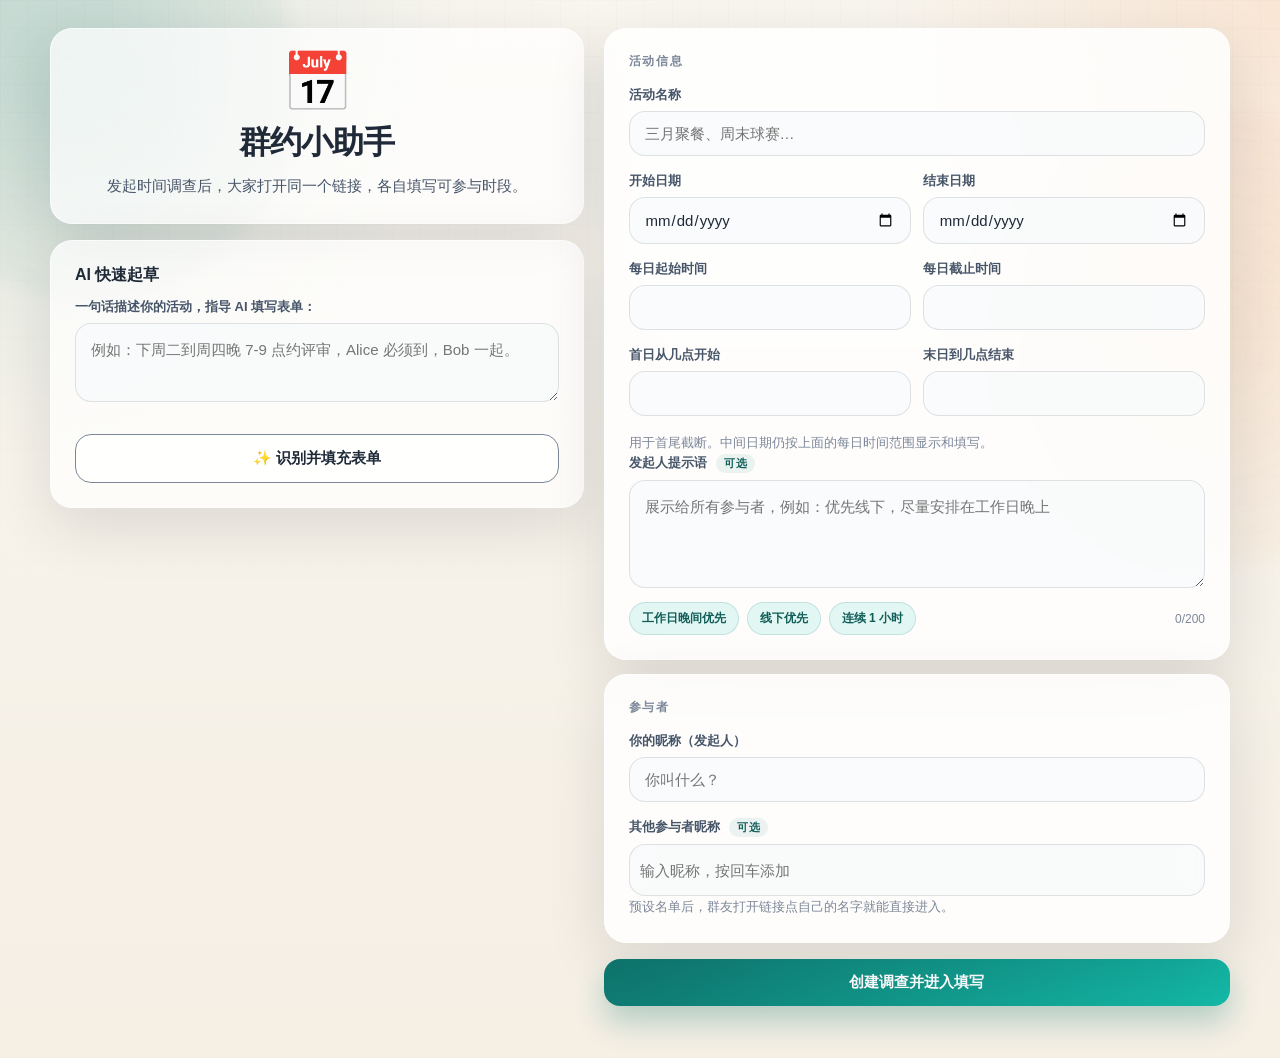
==== commit 1f022077: "feat: 升级 UI 质感并优化首页与创建页布局 (v1.6.0)" ====
--- a/frontend/index.html
+++ b/frontend/index.html
@@ -25,21 +25,31 @@
         <div class="home-title">群约小助手</div>
         <div class="home-desc">把群聊里最耗时的“大家什么时候有空”变成一张清晰可协作的时间表。</div>
       </div>
+      <div class="hero-guide">
+        <div class="hero-guide-head">
+          <span class="hero-guide-title">如何使用</span>
+          <button class="hero-guide-link" type="button" onclick="showTutorial()">查看完整教程</button>
+        </div>
+        <div class="hero-guide-list">
+          <div class="hero-guide-item">1. 创建一张表，生成链接发到群里</div>
+          <div class="hero-guide-item">2. 大家按三态填写可参与时段</div>
+          <div class="hero-guide-item">3. 按时间或人员视角快速看重合结果</div>
+        </div>
+      </div>
       <div class="hero-metrics">
         <div class="hero-metric">
-          <span class="hero-metric-value">3 态</span>
-          <span class="hero-metric-label">有空 / 没空 / 未填</span>
+          <span class="hero-metric-value">3 态：<span style="font-weight: normal; color: var(--text-soft); font-size: 0.85em;">有空 / 没空 / 未填</span></span>
         </div>
         <div class="hero-metric">
-          <span class="hero-metric-value">实时</span>
-          <span class="hero-metric-label">所有人同步更新</span>
+          <span class="hero-metric-value">实时：<span style="font-weight: normal; color: var(--text-soft); font-size: 0.85em;">所有人同步更新</span></span>
         </div>
         <div class="hero-metric">
-          <span class="hero-metric-value">AI</span>
-          <span class="hero-metric-label">一键总结推荐时段</span>
-        </div>
-      </div>
-      <button class="btn-p btn-hero" type="button" onclick="goToSetup()">立即创建调查</button>
+          <span class="hero-metric-value">AI：<span style="font-weight: normal; color: var(--text-soft); font-size: 0.85em;">一键总结推荐时段</span></span>
+        </div>
+      </div>
+      <div class="hero-actions">
+        <button class="btn-p btn-hero" type="button" onclick="goToSetup()">立即创建调查</button>
+      </div>
     </div>
 
     <div class="home-cards">
@@ -65,20 +75,6 @@
         <div class="hc-ttl">最近表格</div>
         <div class="hc-desc" id="historyDesc">上次使用的表格们</div>
         <div class="hc-list hc-list-history" id="historyList"></div>
-      </button>
-
-      <button class="hc" type="button" onclick="showTutorial()">
-        <div class="hc-head">
-          <div class="hc-ico">📖</div>
-          <div class="hc-tag">Guide</div>
-        </div>
-        <div class="hc-ttl">如何使用</div>
-        <div class="hc-desc">2 分钟看懂三态填写、布局切换、分享协作和 AI 总结。</div>
-        <div class="hc-list">
-          <div class="hc-item">点一下切换状态，拖动可批量填写</div>
-          <div class="hc-item">按时间或按人员两种视图切换</div>
-          <div class="hc-item">打开同一链接即可多人协作</div>
-        </div>
       </button>
 
       <details class="hc hc-log">
@@ -113,16 +109,21 @@
 <section id="setupScreen" class="screen screen-setup">
   <div class="setup-shell">
     <div class="setup-intro">
-      <div class="logo-area">
+      <div class="logo-area" style="cursor: pointer;" onclick="goToHome()">
         <div class="logo-emoji">📅</div>
         <div class="logo-name">群约小助手</div>
         <div class="logo-desc">发起时间调查后，大家打开同一个链接，各自填写可参与时段。</div>
       </div>
       <div class="setup-note">
-        <div class="setup-note-title">这次创建会顺带帮你完成三件事</div>
-        <div class="setup-note-item">自动生成一个可分享的专属链接</div>
-        <div class="setup-note-item">把你自己加入参与者名单</div>
-        <div class="setup-note-item">保留最近历史，回看更方便</div>
+        <div class="setup-note-title">AI 快速起草</div>
+        <div class="fg">
+          <label class="fl" for="sAIPrompt">一句话描述你的活动，指导 AI 填写表单：</label>
+          <textarea class="fi prompt-input ai-create-input" id="sAIPrompt" maxlength="300" placeholder="例如：下周二到周四晚 7-9 点约评审，Alice 必须到，Bob 一起。" style="min-height: 60px;"></textarea>
+        </div>
+        <div class="create-ai-actions" style="margin-top: 0px; text-align: center;">
+          <button class="btn-s create-ai-btn" id="createDraftBtn" type="button" onclick="generateCreateDraft()" style="width: 100%; border: 1px solid var(--text-faint); background: var(--card);">✨ 识别并填充表单</button>
+        </div>
+        <div class="ai-draft-panel hidden" id="aiDraftPanel" style="margin-top: 16px;"></div>
       </div>
     </div>
 
@@ -166,8 +167,7 @@
         <div class="tag-hint">用于首尾截断。中间日期仍按上面的每日时间范围显示和填写。</div>
         <div class="fg">
           <label class="fl" for="sPrompt">发起人提示语 <span class="field-optional">可选</span></label>
-          <div class="prompt-helper">会展示给所有参与者，建议写清优先级与约束，例如线下优先、可晚到 15 分钟。</div>
-          <textarea class="fi prompt-input" id="sPrompt" maxlength="200" placeholder="例如：优先线下，尽量安排在工作日晚上"></textarea>
+          <textarea class="fi prompt-input" id="sPrompt" maxlength="200" placeholder="展示给所有参与者，例如：优先线下，尽量安排在工作日晚上"></textarea>
           <div class="prompt-tools">
             <div class="prompt-quick">
               <button class="prompt-chip" type="button" onclick="fillPromptTemplate('工作日晚间优先，线下参加优先。')">工作日晚间优先</button>
@@ -176,7 +176,6 @@
             </div>
             <div class="prompt-count" id="sPromptCount">0/200</div>
           </div>
-          <div class="tag-hint">这段提示会和调查一起展示，帮助大家在同一套约束下填写。</div>
         </div>
       </div>
 
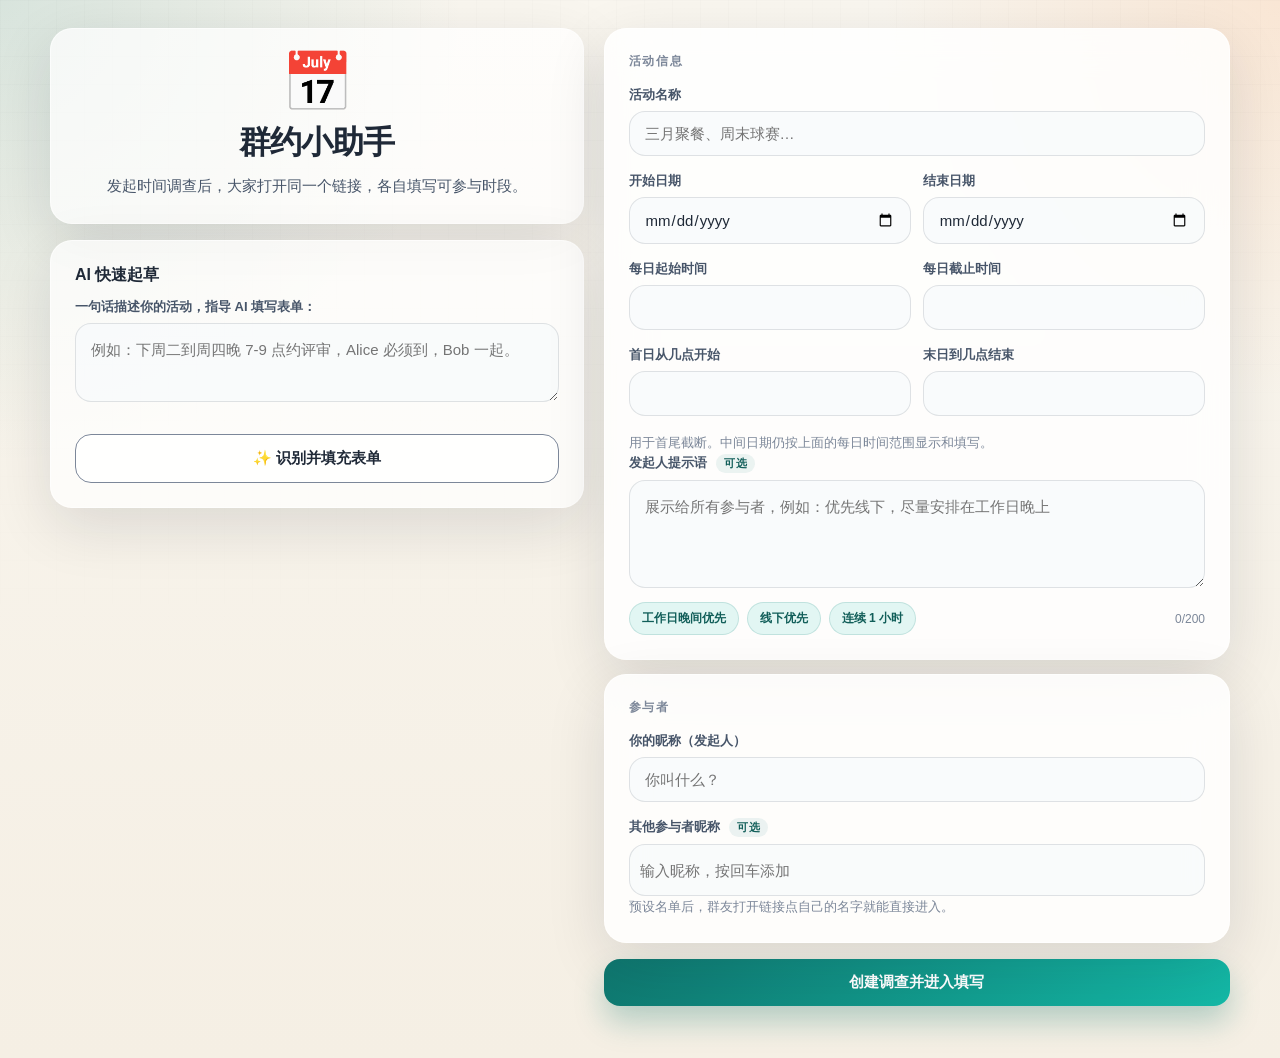
==== commit 3cdf9140: "精简紧凑 UI 并常驻历史栏" ====
--- a/frontend/index.html
+++ b/frontend/index.html
@@ -9,8 +9,6 @@
 </head>
 <body>
 <div class="site-backdrop" aria-hidden="true">
-  <div class="site-orb orb-a"></div>
-  <div class="site-orb orb-b"></div>
   <div class="site-grid"></div>
 </div>
 
@@ -67,15 +65,20 @@
         </div>
       </button>
 
-      <button id="historyCard" class="hc hidden" type="button" onclick="goToHistory()">
+      <div id="historyCard" class="hc hc-history">
         <div class="hc-head">
           <div class="hc-ico">🕐</div>
-          <div class="hc-tag">Recent</div>
-        </div>
-        <div class="hc-ttl">最近表格</div>
-        <div class="hc-desc" id="historyDesc">上次使用的表格们</div>
+          <div class="hc-tag">History</div>
+        </div>
+        <div class="hc-ttl">历史栏</div>
+        <div class="hc-desc" id="historyDesc">粘贴旧链接，或从最近表格继续打开。</div>
+        <form class="restore-form" onsubmit="restoreSessionFromHome(event)">
+          <input id="restoreSessionInput" class="restore-input" type="text" placeholder="粘贴链接或输入表格 ID">
+          <button class="restore-submit" type="submit">打开</button>
+        </form>
+        <div class="history-section-title">最近表格</div>
         <div class="hc-list hc-list-history" id="historyList"></div>
-      </button>
+      </div>
 
       <details class="hc hc-log">
         <summary class="log-summary">
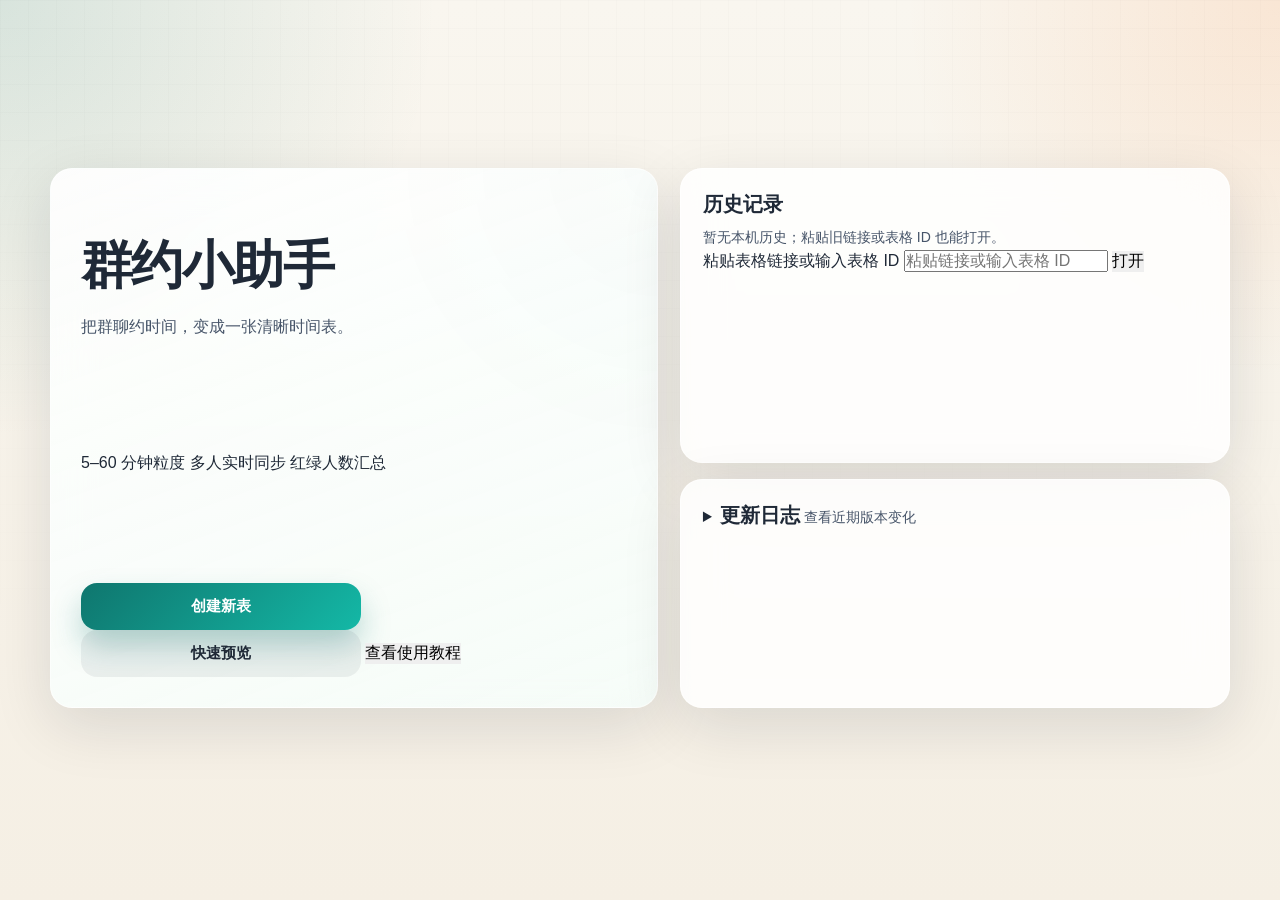
==== commit a931ace7: "重塑首页、创建页与排期页视觉布局" ====
--- a/frontend/index.html
+++ b/frontend/index.html
@@ -3,9 +3,10 @@
 <head>
   <meta charset="UTF-8">
   <meta name="viewport" content="width=device-width,initial-scale=1,viewport-fit=cover">
-  <meta name="theme-color" content="#0f766e">
+  <meta name="theme-color" content="#416ba5">
   <title>群约小助手</title>
   <link rel="stylesheet" href="/styles.css">
+  <link rel="stylesheet" href="/static/timeline.css">
 </head>
 <body>
 <div class="site-backdrop" aria-hidden="true">
@@ -14,80 +15,45 @@
 
 <div id="toast"></div>
 
-<section id="homeScreen" class="screen screen-home hidden">
+<section id="homeScreen" class="screen screen-home">
   <div class="home-shell">
     <div class="hero-panel">
-      <div class="hero-badge">多人时间协调</div>
       <div class="home-logo">
-        <div class="home-emoji">📅</div>
-        <div class="home-title">群约小助手</div>
-        <div class="home-desc">把群聊里最耗时的“大家什么时候有空”变成一张清晰可协作的时间表。</div>
-      </div>
-      <div class="hero-guide">
-        <div class="hero-guide-head">
-          <span class="hero-guide-title">如何使用</span>
-          <button class="hero-guide-link" type="button" onclick="showTutorial()">查看完整教程</button>
-        </div>
-        <div class="hero-guide-list">
-          <div class="hero-guide-item">1. 创建一张表，生成链接发到群里</div>
-          <div class="hero-guide-item">2. 大家按三态填写可参与时段</div>
-          <div class="hero-guide-item">3. 按时间或人员视角快速看重合结果</div>
-        </div>
-      </div>
-      <div class="hero-metrics">
-        <div class="hero-metric">
-          <span class="hero-metric-value">3 态：<span style="font-weight: normal; color: var(--text-soft); font-size: 0.85em;">有空 / 没空 / 未填</span></span>
-        </div>
-        <div class="hero-metric">
-          <span class="hero-metric-value">实时：<span style="font-weight: normal; color: var(--text-soft); font-size: 0.85em;">所有人同步更新</span></span>
-        </div>
-        <div class="hero-metric">
-          <span class="hero-metric-value">AI：<span style="font-weight: normal; color: var(--text-soft); font-size: 0.85em;">一键总结推荐时段</span></span>
-        </div>
+        <h1 class="home-title">群约小助手</h1>
+        <p class="home-desc">把群聊约时间，变成一张清晰时间表。</p>
+      </div>
+      <div class="hero-highlights" aria-label="功能特点">
+        <span>5–60 分钟粒度</span>
+        <span>多人实时同步</span>
+        <span>红绿人数汇总</span>
       </div>
       <div class="hero-actions">
-        <button class="btn-p btn-hero" type="button" onclick="goToSetup()">立即创建调查</button>
+        <button class="btn-p btn-hero hero-primary" type="button" onclick="goToSetup()">创建新表</button>
+        <div class="hero-secondary-actions">
+          <button class="btn-s btn-hero" type="button" onclick="openQuickDemo()">快速预览</button>
+          <button class="home-tutorial-link" type="button" onclick="showTutorial()">查看使用教程</button>
+        </div>
       </div>
     </div>
 
     <div class="home-cards">
-      <button class="hc hc-primary" type="button" onclick="goToSetup()">
-        <div class="hc-head">
-          <div class="hc-ico">✏️</div>
-          <div class="hc-tag">Start</div>
-        </div>
-        <div class="hc-ttl">创建新表</div>
-        <div class="hc-desc">发起一个新的时间调查，自动生成分享链接，立刻发到群里开始协作。</div>
-        <div class="hc-list">
-          <div class="hc-item">支持自定义日期范围和时间段</div>
-          <div class="hc-item">可预设参与者名单，进入更顺手</div>
-          <div class="hc-item">创建后自动进入自己的填写视角</div>
-        </div>
-      </button>
-
       <div id="historyCard" class="hc hc-history">
-        <div class="hc-head">
-          <div class="hc-ico">🕐</div>
-          <div class="hc-tag">History</div>
-        </div>
-        <div class="hc-ttl">历史栏</div>
-        <div class="hc-desc" id="historyDesc">粘贴旧链接，或从最近表格继续打开。</div>
+        <div class="home-card-heading">
+          <div class="hc-ttl">历史记录</div>
+          <div class="hc-desc" id="historyDesc">暂无本机历史；粘贴旧链接或表格 ID 也能打开。</div>
+        </div>
         <form class="restore-form" onsubmit="restoreSessionFromHome(event)">
+          <label class="sr-only" for="restoreSessionInput">粘贴表格链接或输入表格 ID</label>
           <input id="restoreSessionInput" class="restore-input" type="text" placeholder="粘贴链接或输入表格 ID">
           <button class="restore-submit" type="submit">打开</button>
         </form>
-        <div class="history-section-title">最近表格</div>
         <div class="hc-list hc-list-history" id="historyList"></div>
       </div>
 
       <details class="hc hc-log">
         <summary class="log-summary">
-          <span class="hc-head">
-            <span class="hc-ico">🧾</span>
-            <span class="hc-tag">Updates</span>
-          </span>
           <span class="hc-ttl">更新日志</span>
-          <span class="hc-desc">默认折叠，展开可快速查看最近几次版本变化。</span>
+          <span class="hc-desc">查看近期版本变化</span>
         </summary>
         <div class="log-list" id="homeChangelogList"></div>
       </details>
@@ -109,19 +75,21 @@
   </div>
 </section>
 
-<section id="setupScreen" class="screen screen-setup">
+<section id="setupScreen" class="screen screen-setup hidden">
   <div class="setup-shell">
     <div class="setup-intro">
       <div class="logo-area" style="cursor: pointer;" onclick="goToHome()">
-        <div class="logo-emoji">📅</div>
-        <div class="logo-name">群约小助手</div>
+        <div class="logo-heading">
+          <div class="logo-emoji">📅</div>
+          <div class="logo-name">群约小助手</div>
+        </div>
         <div class="logo-desc">发起时间调查后，大家打开同一个链接，各自填写可参与时段。</div>
       </div>
       <div class="setup-note">
         <div class="setup-note-title">AI 快速起草</div>
         <div class="fg">
-          <label class="fl" for="sAIPrompt">一句话描述你的活动，指导 AI 填写表单：</label>
-          <textarea class="fi prompt-input ai-create-input" id="sAIPrompt" maxlength="300" placeholder="例如：下周二到周四晚 7-9 点约评审，Alice 必须到，Bob 一起。" style="min-height: 60px;"></textarea>
+          <label class="fl" for="sAIPrompt">一句话描述你的活动</label>
+          <textarea class="fi prompt-input ai-create-input" id="sAIPrompt" maxlength="300" wrap="soft" placeholder="例如：下周二到周四晚 7-9 点约评审，Alice 必须到，Bob 一起。"></textarea>
         </div>
         <div class="create-ai-actions" style="margin-top: 0px; text-align: center;">
           <button class="btn-s create-ai-btn" id="createDraftBtn" type="button" onclick="generateCreateDraft()" style="width: 100%; border: 1px solid var(--text-faint); background: var(--card);">✨ 识别并填充表单</button>
@@ -193,7 +161,7 @@
           <div class="tag-wrap" id="tagWrap" onclick="focusTagInput(event)">
             <input type="text" class="tag-inp" id="tagInp" placeholder="输入昵称，按回车添加" maxlength="10">
           </div>
-          <div class="tag-hint">预设名单后，群友打开链接点自己的名字就能直接进入。</div>
+          <div class="tag-hint">群友可点选预设昵称后确认进入，也可手动输入；名单不限制其他昵称。</div>
         </div>
       </div>
 
@@ -257,11 +225,11 @@
       </div>
       <div class="hdr-actions">
         <button class="hdr-btn-alt" type="button" onclick="goToHome()">回首页</button>
-        <button class="hdr-btn-alt" type="button" onclick="switchUser()">换人</button>
+        <button class="hdr-btn-alt" id="switchUserBtn" type="button" onclick="switchUser()">换人</button>
         <button class="hdr-btn-alt hidden" id="leaveSessionBtn" type="button" onclick="leaveCurrentSession()">退出此表</button>
         <button class="hdr-btn-alt hidden" id="manageBtn" type="button" onclick="openManageSession()">管理表格</button>
         <button class="hdr-btn-alt hidden" id="deleteSessionBtn" type="button" onclick="deleteCurrentSession()">删除整表</button>
-        <button class="hdr-btn-share" type="button" onclick="openShare()">分享链接</button>
+        <button class="hdr-btn-share" id="shareBtn" type="button" onclick="openShare()">分享链接</button>
       </div>
     </div>
   </div>
@@ -270,42 +238,37 @@
     <div class="stats-strip" id="statsStrip"></div>
 
     <div class="toolbar">
-      <span class="toolbar-label">布局</span>
-      <button class="tb-btn active" id="btnTR" type="button" onclick="setLayout('tr')">时间为行</button>
-      <button class="tb-btn" id="btnPR" type="button" onclick="setLayout('pr')">人员为行</button>
-      <div class="tb-sep"></div>
       <button class="tb-btn" id="btnExpandOthers" type="button" onclick="expandOthers()">展开他人</button>
       <button class="tb-btn" id="btnCollapseOthers" type="button" onclick="collapseOthers()">折叠他人</button>
       <div class="tb-sep"></div>
       <button class="tb-btn" id="btnPrefs" type="button" onclick="openUserSettings()">用户设置</button>
       <button class="tb-btn tb-btn-ghost" id="btnAISummary" type="button" onclick="openAISummary()">AI 总结</button>
-      <div class="legend">
-        <span class="lg-item"><span class="lg-box empty"></span>未填</span>
-        <span class="lg-item"><span class="lg-box avail"></span>有空</span>
-        <span class="lg-item"><span class="lg-box busy">✕</span>没空</span>
-        <span class="lg-item"><span class="lg-box blocked"></span>不可填</span>
-      </div>
-    </div>
-
-    <div class="tip hidden" id="tipBox"></div>
+    </div>
 
     <div id="mPromptCard" class="card prompt-card hidden">
       <div class="prompt-title">📌 发起人提示</div>
       <div class="prompt-body" id="mPromptText"></div>
     </div>
 
-    <div id="gridContent" class="grid-content"></div>
+    <div id="timelinePanel" class="timeline-panel"></div>
 
     <div id="remarkCard" class="card remark-card hidden">
-      <div class="card-ttl">个人备注</div>
+      <div class="card-ttl">整体说明 <span class="remark-visibility">适用于全部时间段，保存后组员可见</span></div>
       <div class="fg">
-        <label class="fl" for="myRemark">补充说明，例如只能线上参加、某天会晚到</label>
-        <textarea id="myRemark" class="fi remark-input" maxlength="200" placeholder="输入你的备注，AI 总结也会参考"></textarea>
+        <label class="fl" for="myRemark">补充适用于全部时间段的说明</label>
+        <textarea id="myRemark" class="fi remark-input" maxlength="200" placeholder="例如只能线上参加；AI 总结也会参考"></textarea>
+        <button class="btn-p remark-save-btn" id="saveRemarkBtn" type="button" onclick="saveRemark()">保存并公开</button>
         <div class="remark-meta">
-          <span id="remarkSaveHint">自动保存</span>
+          <span id="remarkSaveHint">尚未填写</span>
           <span id="remarkCount">0/200</span>
         </div>
       </div>
+    </div>
+
+    <div id="publicRemarksCard" class="card public-remarks-card hidden">
+      <div class="card-ttl">参与者整体说明</div>
+      <div class="public-remarks-help">说明对持分享链接的人可见，只有本人可以修改。</div>
+      <div id="publicRemarksList" class="public-remarks-list"></div>
     </div>
 
     <div class="pb"></div>
@@ -327,7 +290,7 @@
 <div class="ai-summary-overlay" id="aiSummaryOverlay" onclick="overlayBgAI(event)">
   <div class="ai-sheet">
     <div class="ai-bar"></div>
-    <div class="ai-title">AI 智能总结</div>
+    <div class="ai-title" id="aiSummaryTitle">AI 智能总结</div>
     <div class="ai-content" id="aiContent">
       <div class="ai-loading">生成中</div>
     </div>
@@ -356,14 +319,6 @@
     <div class="sh-title">用户设置</div>
     <div class="settings-grid">
       <div class="settings-block">
-        <div class="settings-title">默认布局</div>
-        <div class="settings-desc">进入表格后优先用哪个视角查看。</div>
-        <div class="settings-switch">
-          <button class="tb-btn" id="prefLayoutTR" type="button" onclick="setSettingsLayout('tr')">时间为行</button>
-          <button class="tb-btn" id="prefLayoutPR" type="button" onclick="setSettingsLayout('pr')">人员为行</button>
-        </div>
-      </div>
-      <div class="settings-block">
         <div class="settings-title">默认展示</div>
         <div class="settings-desc">进入表格后是否先折叠其他参与者。</div>
         <div class="settings-switch">
